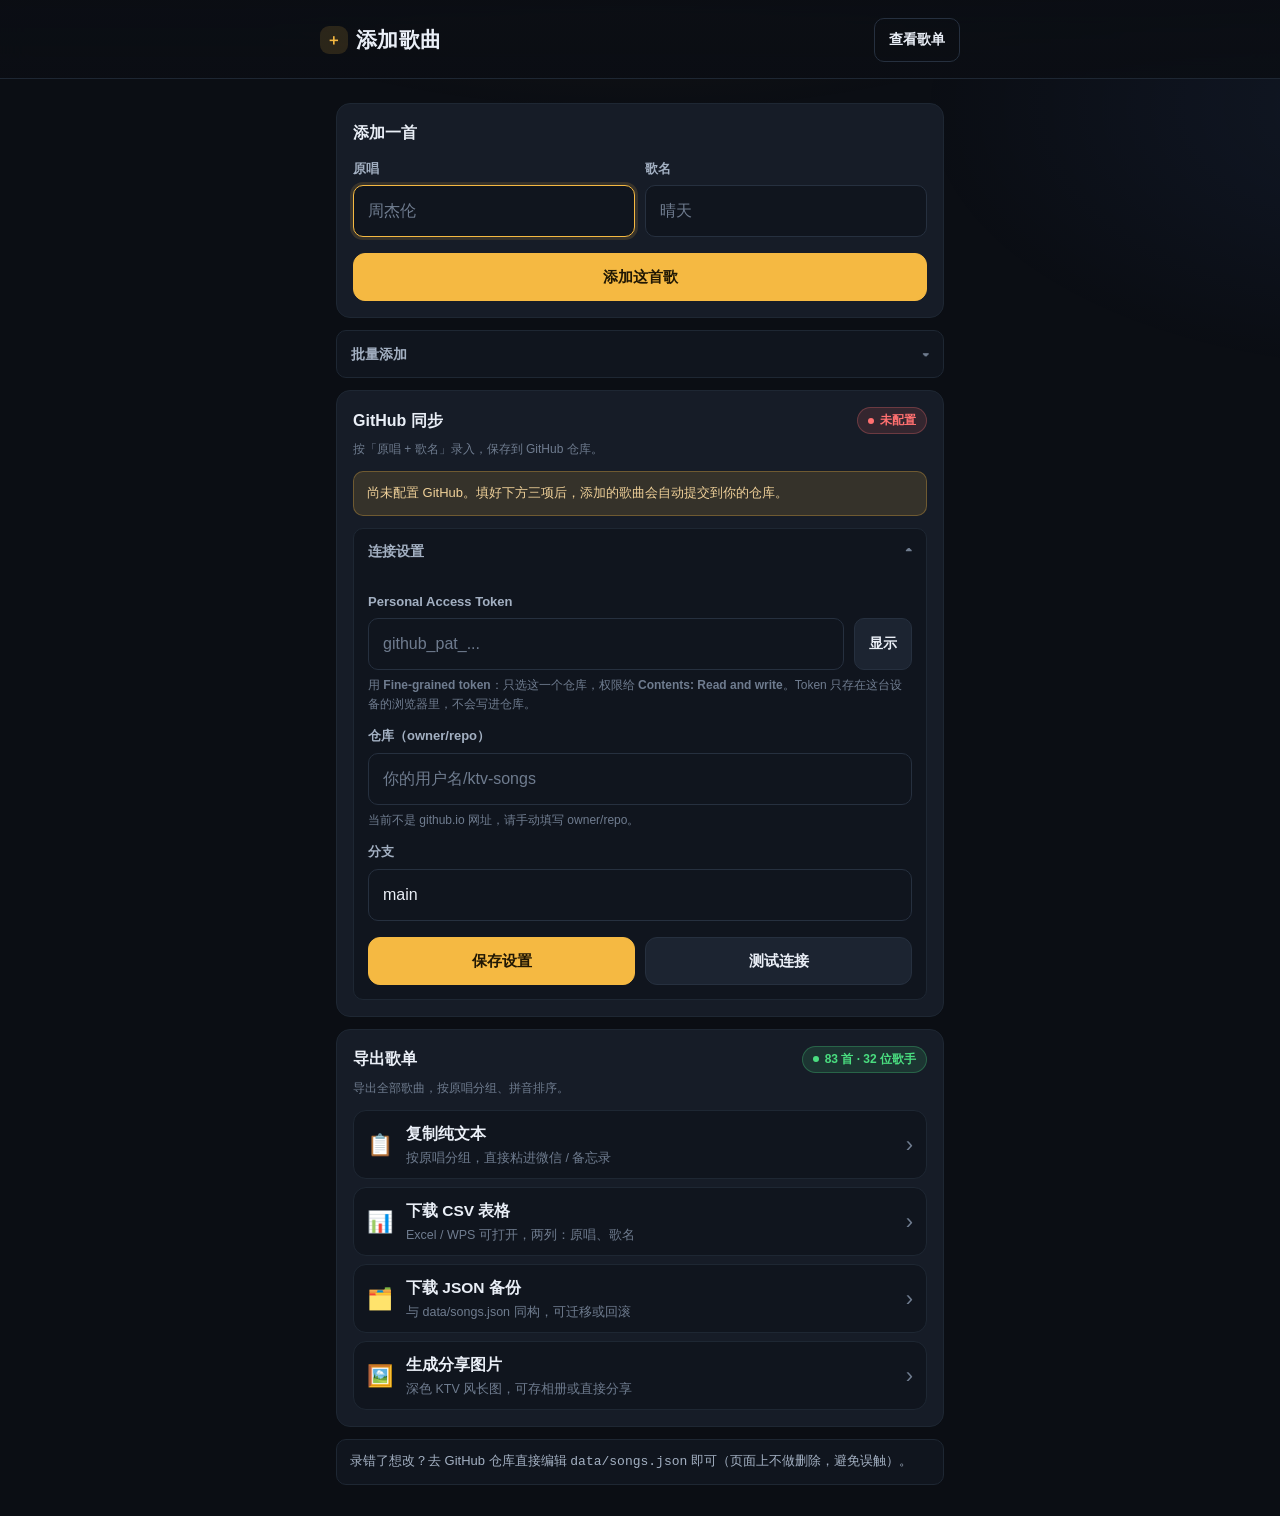
==== add.html @ 98ddcefc "「批量粘贴」改为「批量添加」，去掉「每行一首」 - 折叠区标题改为「批量添加」，与内部按钮同名 - 去掉文本框上方的「每行一首」标签；textarea 改用 aria-label   保留读屏可访问名" ====
<!DOCTYPE html>
<html lang="zh-CN">
  <head>
    <meta charset="UTF-8" />
    <meta name="viewport" content="width=device-width, initial-scale=1, viewport-fit=cover" />
    <meta name="theme-color" content="#0b0e14" />
    <meta name="description" content="录入擅长演唱的 KTV 歌曲。" />
    <title>添加歌曲 · KTV 歌单</title>
    <meta name="apple-mobile-web-app-capable" content="yes" />
    <meta name="mobile-web-app-capable" content="yes" />
    <meta name="apple-mobile-web-app-status-bar-style" content="default" />
    <meta name="apple-mobile-web-app-title" content="KTV 歌单" />
    <meta name="application-name" content="KTV 歌单" />
    <link rel="icon" type="image/svg+xml" href="./assets/icon.svg" />
    <link rel="icon" type="image/png" sizes="32x32" href="./assets/favicon-32.png" />
    <link rel="apple-touch-icon" sizes="180x180" href="./assets/apple-touch-icon.png" />
    <link rel="manifest" href="./site.webmanifest" />
    <link rel="stylesheet" href="./assets/style.css" />
  </head>
  <body>
    <header class="topbar">
      <div class="topbar-inner">
        <div class="topbar-row">
          <h1 class="brand"><span class="brand-mark">＋</span> 添加歌曲</h1>
          <a class="btn btn-ghost btn-sm" href="./index.html">查看歌单</a>
        </div>
      </div>
    </header>

    <main class="page">
      <!-- 单首添加 -->
      <section class="card">
        <div class="card-head">
          <h2>添加一首</h2>
        </div>

        <div class="input-row" style="margin-top: 13px">
          <div class="field">
            <label for="in-artist">原唱</label>
            <input
              class="input"
              id="in-artist"
              type="text"
              placeholder="周杰伦"
              autocomplete="off"
            />
          </div>
          <div class="field">
            <label for="in-title">歌名</label>
            <input class="input" id="in-title" type="text" placeholder="晴天" autocomplete="off" />
          </div>
        </div>

        <div class="notice notice-error" id="single-error" hidden></div>

        <div class="form-actions">
          <button class="btn btn-primary" id="single-add" type="button">添加这首歌</button>
        </div>
      </section>

      <!-- 批量添加 -->
      <details class="disclosure">
        <summary>批量添加</summary>
        <div class="disclosure-body">
          <div class="field">
            <textarea
              class="textarea"
              id="batch-input"
              aria-label="批量添加歌曲"
              placeholder="周杰伦+晴天、稻香、七里香&#10;林俊杰 - 江南，她说&#10;陈奕迅｜浮夸"
            ></textarea>
            <p class="hint">
              格式 <b>原唱+歌名</b>，也支持 <b>原唱 - 歌名</b>、<b>原唱｜歌名</b>、
              <b>原唱：歌名</b>。<br />
              <b>同一个歌手多首</b>：一行里用顿号或逗号隔开即可，不用重复写歌手名 ——
              <code>周杰伦+晴天、稻香、七里香</code><br />
              开头的序号（<code>1.</code> / <code>2、</code>）会被自动去掉；
              名字里的连字符（如 <code>A-Lin</code>）不会被误当成分隔符。
            </p>
          </div>

          <div class="notice notice-error" id="batch-error" hidden></div>

          <div class="form-actions">
            <button class="btn btn-primary" id="batch-add" type="button">批量添加</button>
          </div>
        </div>
      </details>

      <!-- GitHub 同步 -->
      <section class="card" id="sync-card">
        <div class="card-head">
          <h2>GitHub 同步</h2>
          <span class="badge badge-off" id="sync-badge">未配置</span>
        </div>
        <p class="hint">按「原唱 + 歌名」录入，保存到 GitHub 仓库。</p>

        <div class="notice notice-warn" id="sync-hint">
          尚未配置 GitHub。填好下方三项后，添加的歌曲会自动提交到你的仓库。
        </div>

        <details class="disclosure" id="sync-details" open>
          <summary>连接设置</summary>
          <div class="disclosure-body">
            <div class="field">
              <label for="cfg-token">Personal Access Token</label>
              <div class="input-row">
                <input
                  class="input"
                  id="cfg-token"
                  type="password"
                  autocomplete="off"
                  spellcheck="false"
                  placeholder="github_pat_..."
                />
                <button class="btn btn-sm" id="cfg-token-toggle" type="button">显示</button>
              </div>
              <p class="hint">
                用 <b>Fine-grained token</b>：只选这一个仓库，权限给
                <b>Contents: Read and write</b>。Token 只存在这台设备的浏览器里，不会写进仓库。
              </p>
            </div>

            <div class="field">
              <label for="cfg-repo">仓库（owner/repo）</label>
              <input
                class="input"
                id="cfg-repo"
                type="text"
                spellcheck="false"
                autocapitalize="off"
                placeholder="你的用户名/ktv-songs"
              />
              <p class="hint" id="cfg-repo-hint">会尝试从当前网址自动推断，可手动修改。</p>
            </div>

            <div class="field">
              <label for="cfg-branch">分支</label>
              <input
                class="input"
                id="cfg-branch"
                type="text"
                spellcheck="false"
                autocapitalize="off"
                value="main"
              />
            </div>

            <div class="form-actions">
              <button class="btn btn-primary" id="cfg-save" type="button">保存设置</button>
              <button class="btn" id="cfg-test" type="button">测试连接</button>
            </div>

            <div class="notice" id="sync-status" hidden></div>
          </div>
        </details>
      </section>

      <!-- 导出 -->
      <section class="card" id="export-card">
        <div class="card-head">
          <h2>导出歌单</h2>
          <span class="badge badge-off" id="export-count">加载中</span>
        </div>
        <p class="hint" id="export-hint">
          导出全部歌曲，按原唱分组、拼音排序。
        </p>
        <div class="export-list" id="export-list"></div>
      </section>

      <div class="notice">
        录错了想改？去 GitHub 仓库直接编辑
        <code>data/songs.json</code> 即可（页面上不做删除，避免误触）。
      </div>
    </main>

    <script type="module" src="./assets/add.js"></script>
  </body>
</html>
---- assets/style.css ----
/* =========================================================
   KTV 歌单 — 移动优先深色样式
   ========================================================= */

:root {
  --bg: #0b0e14;
  --bg-soft: #10151e;
  --surface: #161c27;
  --surface-2: #1c2431;
  --border: #26303f;
  --border-soft: #1e2733;

  --text: #eaeff7;
  --text-2: #a3b0c2;
  --text-3: #6f7c8f;

  --accent: #f5b942;
  --accent-soft: rgba(245, 185, 66, 0.14);
  --accent-ink: #201704;

  --danger: #ff7070;
  --danger-soft: rgba(255, 112, 112, 0.13);
  --ok: #4ade80;
  --ok-soft: rgba(74, 222, 128, 0.13);

  --radius: 14px;
  --radius-sm: 10px;
  --shadow: 0 8px 28px rgba(0, 0, 0, 0.45);

  --tap: 48px;
  --maxw: 640px;

  --font: -apple-system, BlinkMacSystemFont, "Segoe UI", "PingFang SC",
    "Hiragino Sans GB", "Microsoft YaHei", "Noto Sans SC", Roboto, sans-serif;
}

* {
  box-sizing: border-box;
}

html {
  -webkit-text-size-adjust: 100%;
}

body {
  margin: 0;
  background: var(--bg);
  color: var(--text);
  font-family: var(--font);
  font-size: 16px;
  line-height: 1.6;
  -webkit-font-smoothing: antialiased;
  overflow-wrap: anywhere;
}

/* 背景微光，让深色不那么死板 */
body::before {
  content: "";
  position: fixed;
  inset: 0;
  pointer-events: none;
  background:
    radial-gradient(900px 420px at 50% -180px, rgba(245, 185, 66, 0.11), transparent 70%),
    radial-gradient(700px 380px at 110% 12%, rgba(90, 140, 255, 0.08), transparent 70%);
  z-index: 0;
}

body > * {
  position: relative;
  z-index: 1;
}

a {
  color: var(--accent);
  text-decoration: none;
}
a:active {
  opacity: 0.75;
}

button,
input,
textarea {
  font: inherit;
  color: inherit;
}

/* ---------- 顶部吸顶栏 ---------- */

.topbar {
  position: sticky;
  top: 0;
  z-index: 30;
  background: linear-gradient(180deg, rgba(11, 14, 20, 0.96), rgba(11, 14, 20, 0.88));
  backdrop-filter: blur(14px);
  -webkit-backdrop-filter: blur(14px);
  border-bottom: 1px solid var(--border-soft);
  padding: 14px 16px 12px;
  padding-top: calc(14px + env(safe-area-inset-top));
}

.topbar-inner {
  max-width: var(--maxw);
  margin: 0 auto;
}

.topbar-row {
  display: flex;
  align-items: center;
  gap: 12px;
}

/* 第二行：统计文字在左、添加按钮在右，共处一行 */
.topbar-row-split {
  margin-top: 6px;
}
.topbar-row-split .stats {
  flex: 1 1 auto;
  min-width: 0;
  margin: 0;
}

.brand {
  margin: 0;
  font-size: 19px;
  font-weight: 700;
  letter-spacing: 0.02em;
  display: flex;
  align-items: center;
  gap: 8px;
  flex: 1 1 auto;
  min-width: 0;
}

.brand-mark {
  display: inline-grid;
  place-items: center;
  width: 28px;
  height: 28px;
  border-radius: 9px;
  background: var(--accent-soft);
  color: var(--accent);
  font-size: 15px;
  flex: none;
}

.stats {
  margin: 6px 0 0;
  color: var(--text-3);
  font-size: 13px;
  letter-spacing: 0.02em;
}

.stats b {
  color: var(--text-2);
  font-weight: 600;
}

/* ---------- 页面容器 ---------- */

.page {
  max-width: var(--maxw);
  margin: 0 auto;
  padding: 18px 16px calc(32px + env(safe-area-inset-bottom));
}

.section-title {
  margin: 26px 0 10px;
  font-size: 12px;
  font-weight: 700;
  letter-spacing: 0.14em;
  color: var(--text-3);
  text-transform: uppercase;
}

/* ---------- 按钮 ---------- */

.btn {
  display: inline-flex;
  align-items: center;
  justify-content: center;
  gap: 7px;
  min-height: var(--tap);
  padding: 0 18px;
  border-radius: 12px;
  border: 1px solid var(--border);
  background: var(--surface-2);
  color: var(--text);
  font-size: 15px;
  font-weight: 600;
  cursor: pointer;
  transition: background 0.16s ease, border-color 0.16s ease, opacity 0.16s ease;
  -webkit-tap-highlight-color: transparent;
  white-space: nowrap;
}
.btn:active {
  background: var(--surface);
}
.btn:disabled {
  opacity: 0.45;
  cursor: not-allowed;
}

.btn-primary {
  background: var(--accent);
  border-color: var(--accent);
  color: var(--accent-ink);
}
.btn-primary:active {
  background: #e0a833;
  border-color: #e0a833;
}

.btn-ghost {
  background: transparent;
}
.btn-ghost:active {
  background: var(--surface-2);
}

/* 小号按钮仍保持 44px 高，满足移动端触控热区 */
.btn-sm {
  min-height: 44px;
  padding: 0 14px;
  font-size: 13.5px;
  border-radius: 10px;
}

.btn-block {
  width: 100%;
}

/* ---------- 歌手分组列表 ---------- */

.artist-list {
  display: flex;
  flex-direction: column;
  gap: 8px;
}

.artist {
  background: var(--surface);
  border: 1px solid var(--border-soft);
  border-radius: var(--radius);
  overflow: hidden;
}

.artist.is-open {
  border-color: var(--border);
  box-shadow: var(--shadow);
}

.artist-head {
  width: 100%;
  min-height: 44px;
  display: flex;
  align-items: center;
  gap: 8px;
  padding: 5px 12px;
  background: transparent;
  border: 0;
  text-align: left;
  cursor: pointer;
  -webkit-tap-highlight-color: transparent;
}

.artist-name {
  flex: 1 1 auto;
  min-width: 0;
  font-size: 15px;
  font-weight: 700;
  letter-spacing: 0.01em;
  /* 与主按钮同色（--accent 琥珀），在深色底上辨识度最高 */
  color: var(--accent);
}

.artist-count {
  flex: none;
  font-size: 11.5px;
  color: var(--text-3);
}

.chev {
  flex: none;
  color: var(--text-3);
  transition: transform 0.24s ease;
}
.artist.is-open .chev {
  transform: rotate(180deg);
  color: var(--accent);
}

.artist-body {
  display: grid;
  grid-template-rows: 0fr;
  transition: grid-template-rows 0.26s ease;
}
.artist.is-open .artist-body {
  grid-template-rows: 1fr;
}
/* 裁剪放在这一层：ul 自己的内边距算进它的边框盒，
   0fr 收不住，套一层才能让收起状态真正归零 */
.artist-body-inner {
  overflow: hidden;
  min-height: 0;
}

/* 歌名胶囊：紧凑排版，自动换行 */
.song-list {
  margin: 0;
  padding: 1px 12px 9px;
  list-style: none;
  display: flex;
  flex-wrap: wrap;
  gap: 6px;
}

.song {
  padding: 3px 11px;
  border-radius: 999px;
  background: var(--surface-2);
  border: 1px solid var(--border-soft);
  font-size: 14px;
  line-height: 1.55;
  color: var(--text);
}

/* ---------- 状态块（空 / 错误 / 加载） ---------- */

.state {
  padding: 34px 20px;
  text-align: center;
  color: var(--text-2);
  background: var(--surface);
  border: 1px dashed var(--border);
  border-radius: var(--radius);
}

.state-icon {
  font-size: 34px;
  line-height: 1;
  opacity: 0.75;
}

.state h2 {
  margin: 12px 0 6px;
  font-size: 17px;
  color: var(--text);
}

.state p {
  margin: 0 0 18px;
  font-size: 14px;
}

.state.is-error {
  border-color: rgba(255, 112, 112, 0.35);
  background: var(--danger-soft);
}

/* ---------- 卡片 / 表单 ---------- */

.card {
  background: var(--surface);
  border: 1px solid var(--border-soft);
  border-radius: var(--radius);
  padding: 16px;
}
/* 框体之间统一 12px 间隙。
   不能只写 .card + .card：卡片跟在 disclosure / notice 后面时同样要留缝，
   否则会出现「GitHub 同步」贴着「批量粘贴」的情况。 */
.card + .card,
.disclosure + .card,
.notice + .card {
  margin-top: 12px;
}

.card-head {
  display: flex;
  align-items: center;
  gap: 10px;
  margin-bottom: 4px;
}
.card-head h2 {
  margin: 0;
  font-size: 16px;
  font-weight: 650;
  flex: 1 1 auto;
}

.field {
  margin-top: 13px;
}
.field label {
  display: block;
  font-size: 13px;
  color: var(--text-2);
  margin-bottom: 6px;
  font-weight: 600;
}
/* 提示文字：表单内与卡片直属层都用同一套，别只在 .field 里生效 */
.hint {
  margin: 6px 0 0;
  font-size: 12px;
  color: var(--text-3);
  line-height: 1.55;
}

.input,
.textarea {
  width: 100%;
  min-height: var(--tap);
  padding: 12px 14px;
  background: var(--bg-soft);
  border: 1px solid var(--border);
  border-radius: var(--radius-sm);
  font-size: 16px;
  outline: none;
  transition: border-color 0.16s ease, box-shadow 0.16s ease;
}
.textarea {
  min-height: 132px;
  resize: vertical;
  line-height: 1.7;
}
.input:focus,
.textarea:focus {
  border-color: var(--accent);
  box-shadow: 0 0 0 3px var(--accent-soft);
}
.input::placeholder,
.textarea::placeholder {
  color: var(--text-3);
}

.input-row {
  display: flex;
  gap: 10px;
}
.input-row .field {
  flex: 1 1 0;
  min-width: 0;
  margin-top: 0;
}

.form-actions {
  display: flex;
  gap: 10px;
  margin-top: 16px;
}
.form-actions .btn {
  flex: 1 1 auto;
}

/* 徽章 */
.badge {
  display: inline-flex;
  align-items: center;
  gap: 6px;
  padding: 3px 10px;
  border-radius: 999px;
  font-size: 12px;
  font-weight: 650;
  border: 1px solid transparent;
  white-space: nowrap;
}
.badge::before {
  content: "";
  width: 6px;
  height: 6px;
  border-radius: 50%;
  background: currentColor;
}
.badge-off {
  color: var(--danger);
  background: var(--danger-soft);
  border-color: rgba(255, 112, 112, 0.28);
}
.badge-on {
  color: var(--ok);
  background: var(--ok-soft);
  border-color: rgba(74, 222, 128, 0.28);
}

/* 可折叠面板 */
.disclosure {
  margin-top: 12px;
  border: 1px solid var(--border-soft);
  border-radius: var(--radius-sm);
  overflow: hidden;
  background: var(--bg-soft);
}
.disclosure > summary {
  list-style: none;
  cursor: pointer;
  min-height: 46px;
  display: flex;
  align-items: center;
  gap: 8px;
  padding: 11px 14px;
  font-size: 14px;
  font-weight: 600;
  color: var(--text-2);
  -webkit-tap-highlight-color: transparent;
}
.disclosure > summary::-webkit-details-marker {
  display: none;
}
.disclosure > summary::after {
  content: "▾";
  margin-left: auto;
  color: var(--text-3);
  transition: transform 0.2s ease;
}
.disclosure[open] > summary::after {
  transform: rotate(180deg);
}
.disclosure-body {
  padding: 4px 14px 14px;
}

/* 提示条 */
.notice {
  margin-top: 12px;
  padding: 11px 13px;
  border-radius: var(--radius-sm);
  font-size: 13px;
  line-height: 1.6;
  border: 1px solid var(--border-soft);
  background: var(--bg-soft);
  color: var(--text-2);
}
.notice-warn {
  border-color: rgba(245, 185, 66, 0.3);
  background: var(--accent-soft);
  color: #f0d199;
}
.notice-error {
  border-color: rgba(255, 112, 112, 0.3);
  background: var(--danger-soft);
  color: #ffc0c0;
}
.notice-ok {
  border-color: rgba(74, 222, 128, 0.28);
  background: var(--ok-soft);
  color: #b6f0c9;
}

/* Toast */
.toast-wrap {
  position: fixed;
  left: 0;
  right: 0;
  bottom: calc(84px + env(safe-area-inset-bottom));
  z-index: 60;
  display: flex;
  flex-direction: column;
  align-items: center;
  gap: 8px;
  padding: 0 16px;
  pointer-events: none;
}
.toast {
  pointer-events: auto;
  max-width: 460px;
  width: 100%;
  padding: 12px 15px;
  border-radius: 12px;
  background: var(--surface-2);
  border: 1px solid var(--border);
  box-shadow: var(--shadow);
  font-size: 14px;
  line-height: 1.55;
  display: flex;
  align-items: center;
  gap: 10px;
  animation: toast-in 0.22s ease;
}
.toast-ok {
  border-color: rgba(74, 222, 128, 0.32);
}
.toast-error {
  border-color: rgba(255, 112, 112, 0.32);
}
.toast a {
  margin-left: auto;
  flex: none;
  font-weight: 650;
}
@keyframes toast-in {
  from {
    opacity: 0;
    transform: translateY(10px);
  }
  to {
    opacity: 1;
    transform: none;
  }
}

/* ---------- 导出选项列表 ---------- */

.export-list {
  display: flex;
  flex-direction: column;
  gap: 8px;
  margin-top: 13px;
}

.export-item {
  width: 100%;
  display: flex;
  align-items: center;
  gap: 13px;
  min-height: 62px;
  padding: 11px 13px;
  background: var(--bg-soft);
  border: 1px solid var(--border-soft);
  border-radius: 13px;
  text-align: left;
  cursor: pointer;
  -webkit-tap-highlight-color: transparent;
}
.export-item:active {
  background: var(--surface-2);
}

.export-item-icon {
  flex: none;
  font-size: 21px;
  line-height: 1;
}

.export-item-body {
  flex: 1 1 auto;
  min-width: 0;
  display: flex;
  flex-direction: column;
  gap: 2px;
}

.export-item-label {
  font-size: 15.5px;
  font-weight: 650;
  color: var(--text);
}

.export-item-desc {
  font-size: 12.5px;
  color: var(--text-3);
  line-height: 1.45;
}

.export-item-chev {
  flex: none;
  color: var(--text-3);
  font-size: 22px;
  line-height: 1;
}

/* 桌面端微调 */
@media (min-width: 720px) {
  .topbar {
    padding-top: 18px;
    padding-bottom: 16px;
  }
  .brand {
    font-size: 21px;
  }
  .page {
    padding-top: 24px;
  }
}

@media (prefers-reduced-motion: reduce) {
  * {
    animation-duration: 0.01ms !important;
    transition-duration: 0.01ms !important;
  }
}
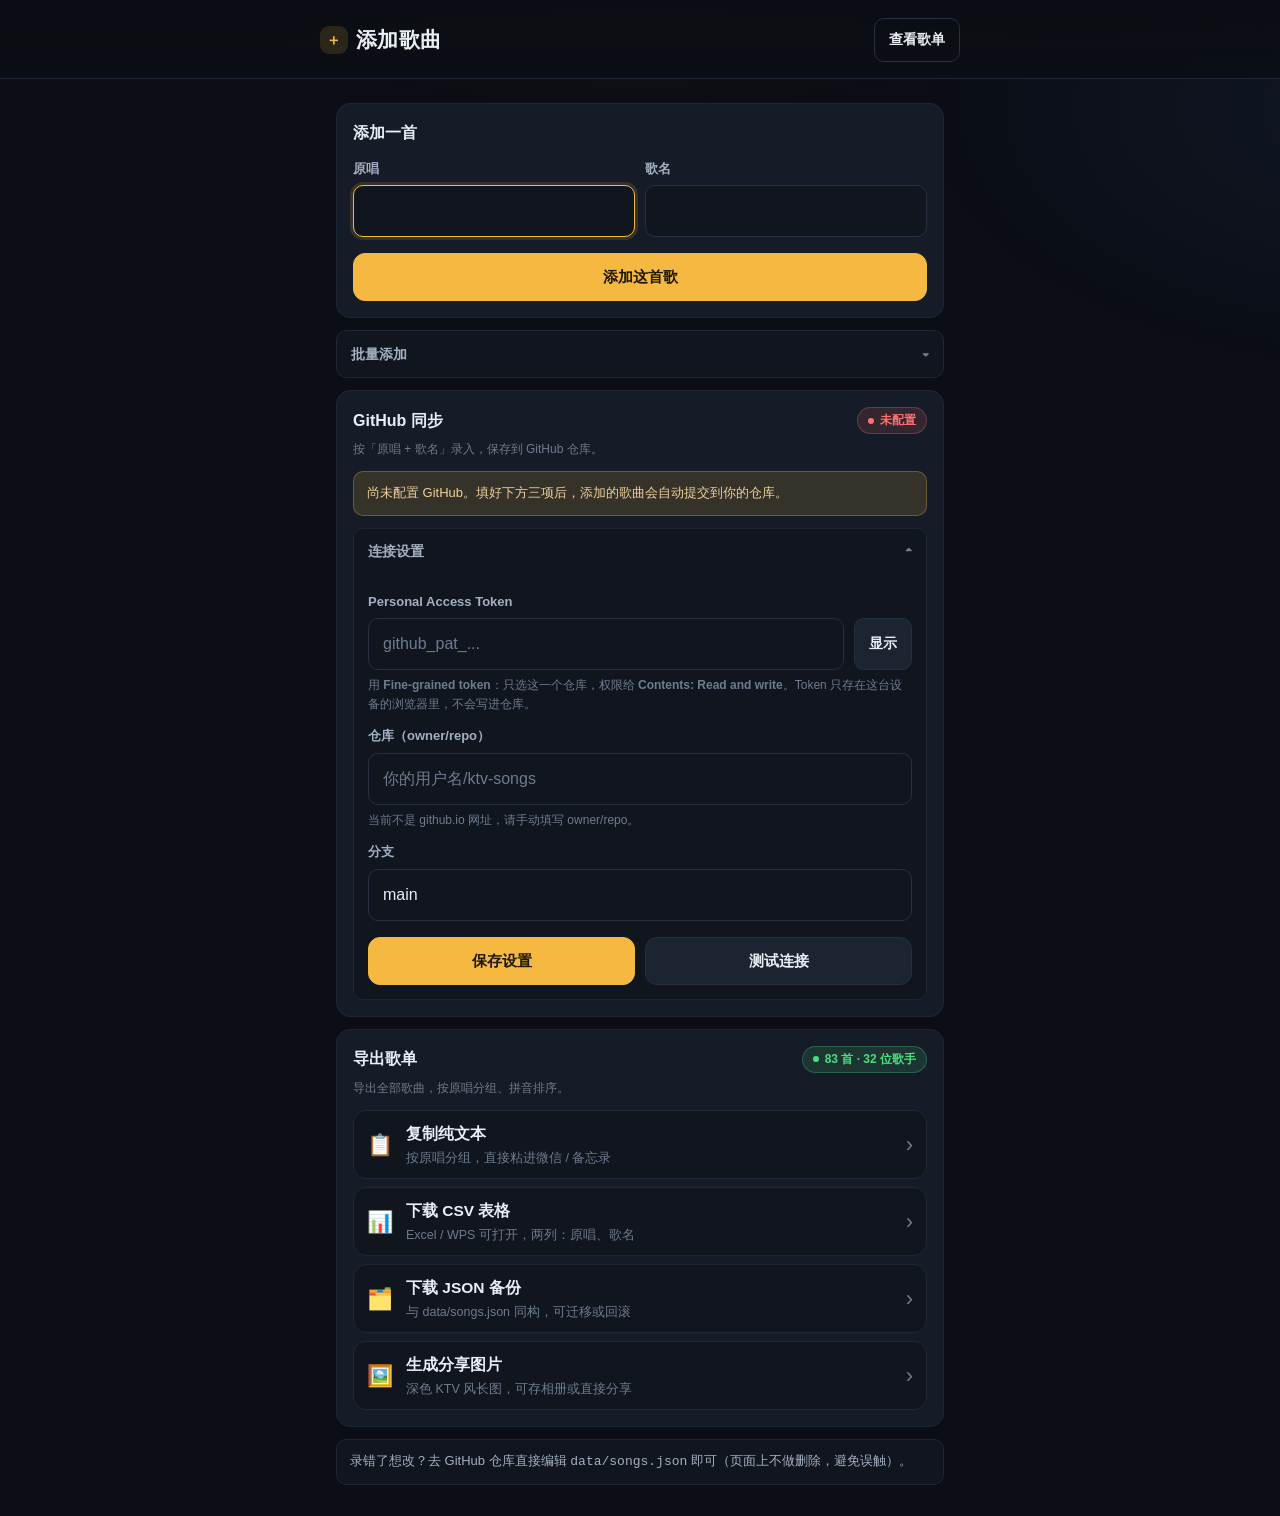
==== commit 2ca3ee46: "去掉「添加一首」输入框的占位提示 移除原唱、歌名两个输入框的 placeholder（周杰伦 / 晴天）， 上方标签保留。其他字段的占位提示不变。  Co-Authored-By: Claude Op" ====
--- a/add.html
+++ b/add.html
@@ -37,17 +37,11 @@
         <div class="input-row" style="margin-top: 13px">
           <div class="field">
             <label for="in-artist">原唱</label>
-            <input
-              class="input"
-              id="in-artist"
-              type="text"
-              placeholder="周杰伦"
-              autocomplete="off"
-            />
+            <input class="input" id="in-artist" type="text" autocomplete="off" />
           </div>
           <div class="field">
             <label for="in-title">歌名</label>
-            <input class="input" id="in-title" type="text" placeholder="晴天" autocomplete="off" />
+            <input class="input" id="in-title" type="text" autocomplete="off" />
           </div>
         </div>
 
@@ -62,7 +56,7 @@
       <details class="disclosure">
         <summary>批量添加</summary>
         <div class="disclosure-body">
-          <div class="field">
+          <div class="field field-flush">
             <textarea
               class="textarea"
               id="batch-input"
--- a/assets/style.css
+++ b/assets/style.css
@@ -391,6 +391,10 @@
 .field {
   margin-top: 13px;
 }
+/* 没有标题的独立输入框（如批量添加的文本域）：上方不叠加字段间距 */
+.field-flush {
+  margin-top: 0;
+}
 .field label {
   display: block;
   font-size: 13px;
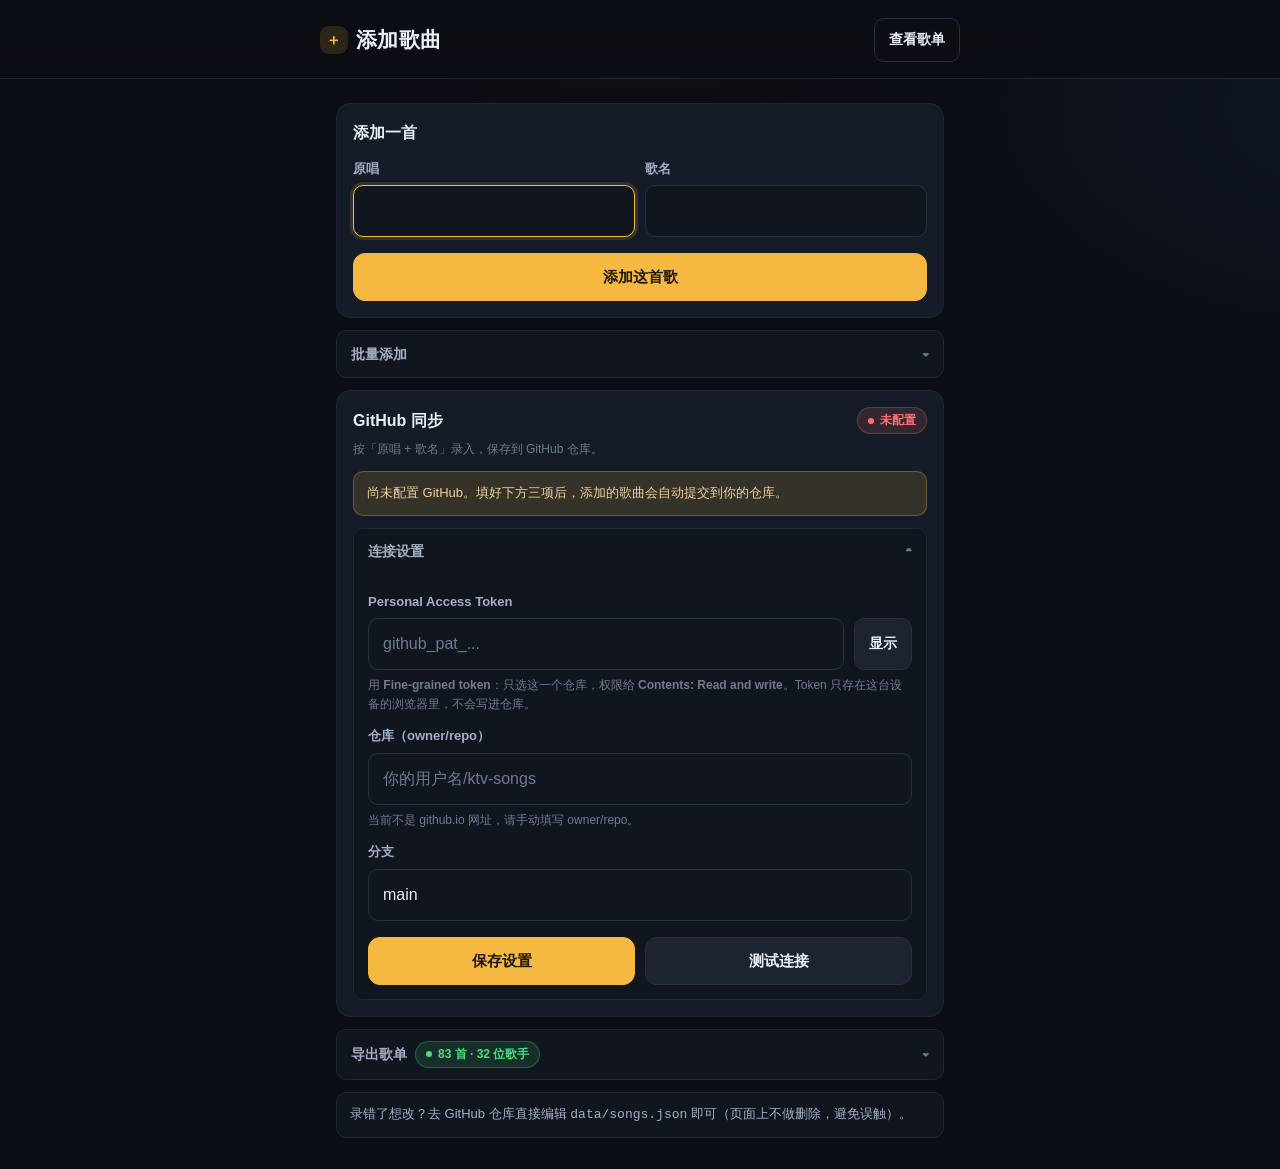
==== commit 4c1784c3: "导出歌单改为折叠，默认收起 与「批量添加」同样使用 details.disclosure，默认不带 open。 计数徽章移到 summary 行，收起时也能看到当前「N 首 · M 位歌手」。 四处区" ====
--- a/add.html
+++ b/add.html
@@ -151,16 +151,18 @@
       </section>
 
       <!-- 导出 -->
-      <section class="card" id="export-card">
-        <div class="card-head">
-          <h2>导出歌单</h2>
+      <details class="disclosure" id="export-card">
+        <summary>
+          导出歌单
           <span class="badge badge-off" id="export-count">加载中</span>
+        </summary>
+        <div class="disclosure-body">
+          <p class="hint" id="export-hint">
+            导出全部歌曲，按原唱分组、拼音排序。
+          </p>
+          <div class="export-list" id="export-list"></div>
         </div>
-        <p class="hint" id="export-hint">
-          导出全部歌曲，按原唱分组、拼音排序。
-        </p>
-        <div class="export-list" id="export-list"></div>
-      </section>
+      </details>
 
       <div class="notice">
         录错了想改？去 GitHub 仓库直接编辑
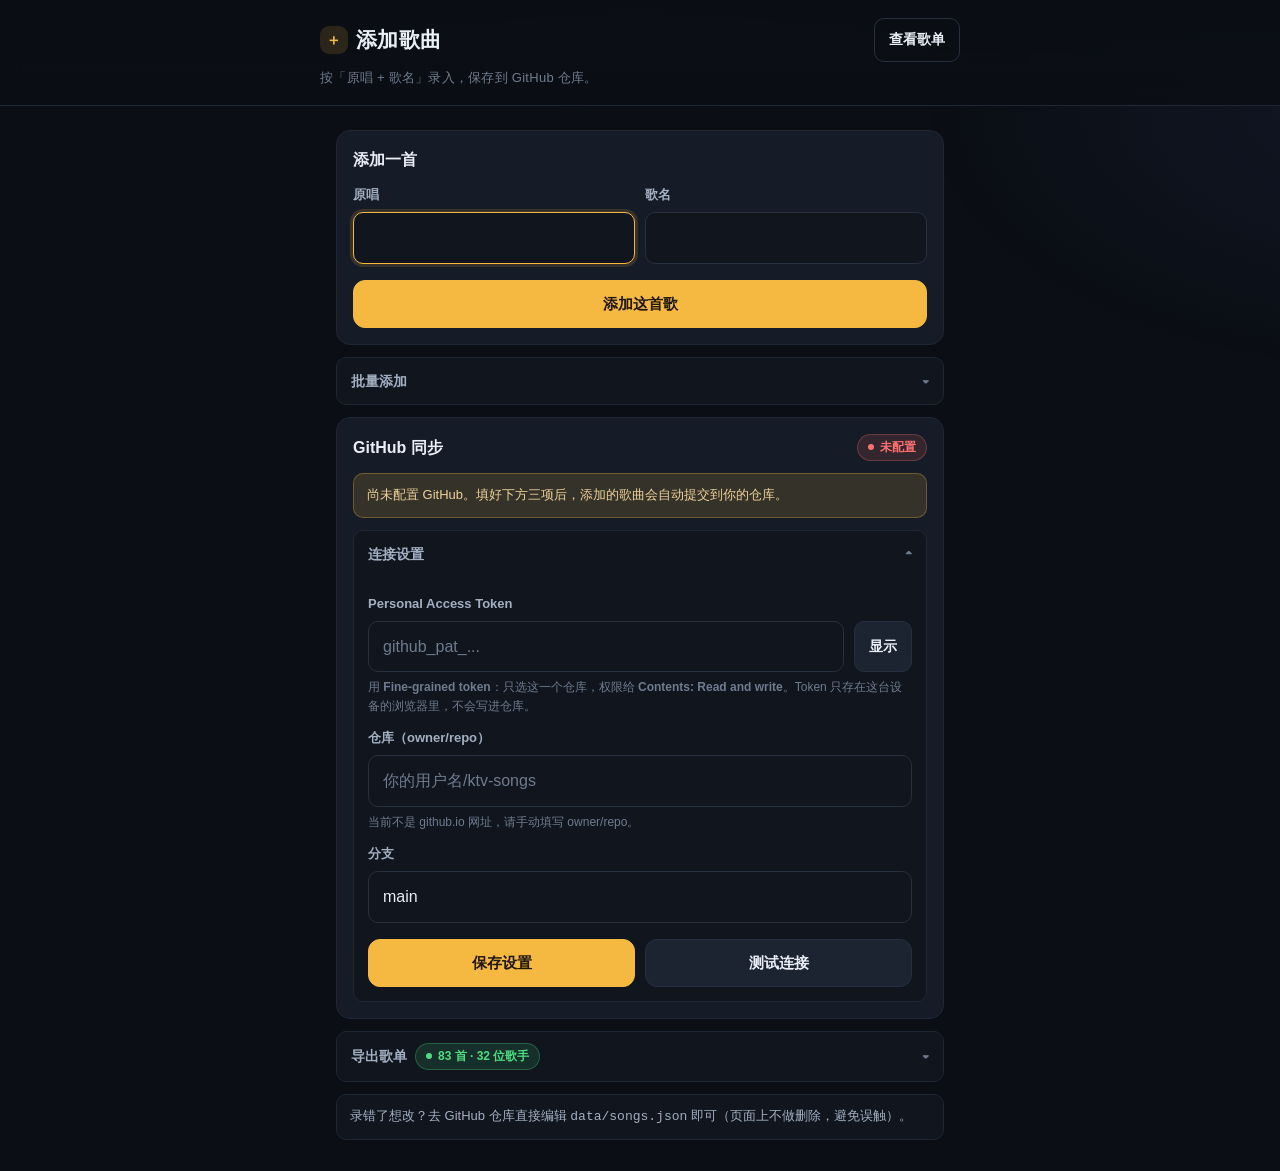
==== commit f54981df: "「按「原唱 + 歌名」录入」移回顶栏 从 GitHub 同步卡片移回顶栏原位（标题行下方的说明行）， 同步卡片里不再重复。全页仅出现一次。  Co-Authored-By: Claude Opus 5" ====
--- a/add.html
+++ b/add.html
@@ -24,6 +24,7 @@
           <h1 class="brand"><span class="brand-mark">＋</span> 添加歌曲</h1>
           <a class="btn btn-ghost btn-sm" href="./index.html">查看歌单</a>
         </div>
+        <p class="stats">按「原唱 + 歌名」录入，保存到 GitHub 仓库。</p>
       </div>
     </header>
 
@@ -87,7 +88,6 @@
           <h2>GitHub 同步</h2>
           <span class="badge badge-off" id="sync-badge">未配置</span>
         </div>
-        <p class="hint">按「原唱 + 歌名」录入，保存到 GitHub 仓库。</p>
 
         <div class="notice notice-warn" id="sync-hint">
           尚未配置 GitHub。填好下方三项后，添加的歌曲会自动提交到你的仓库。
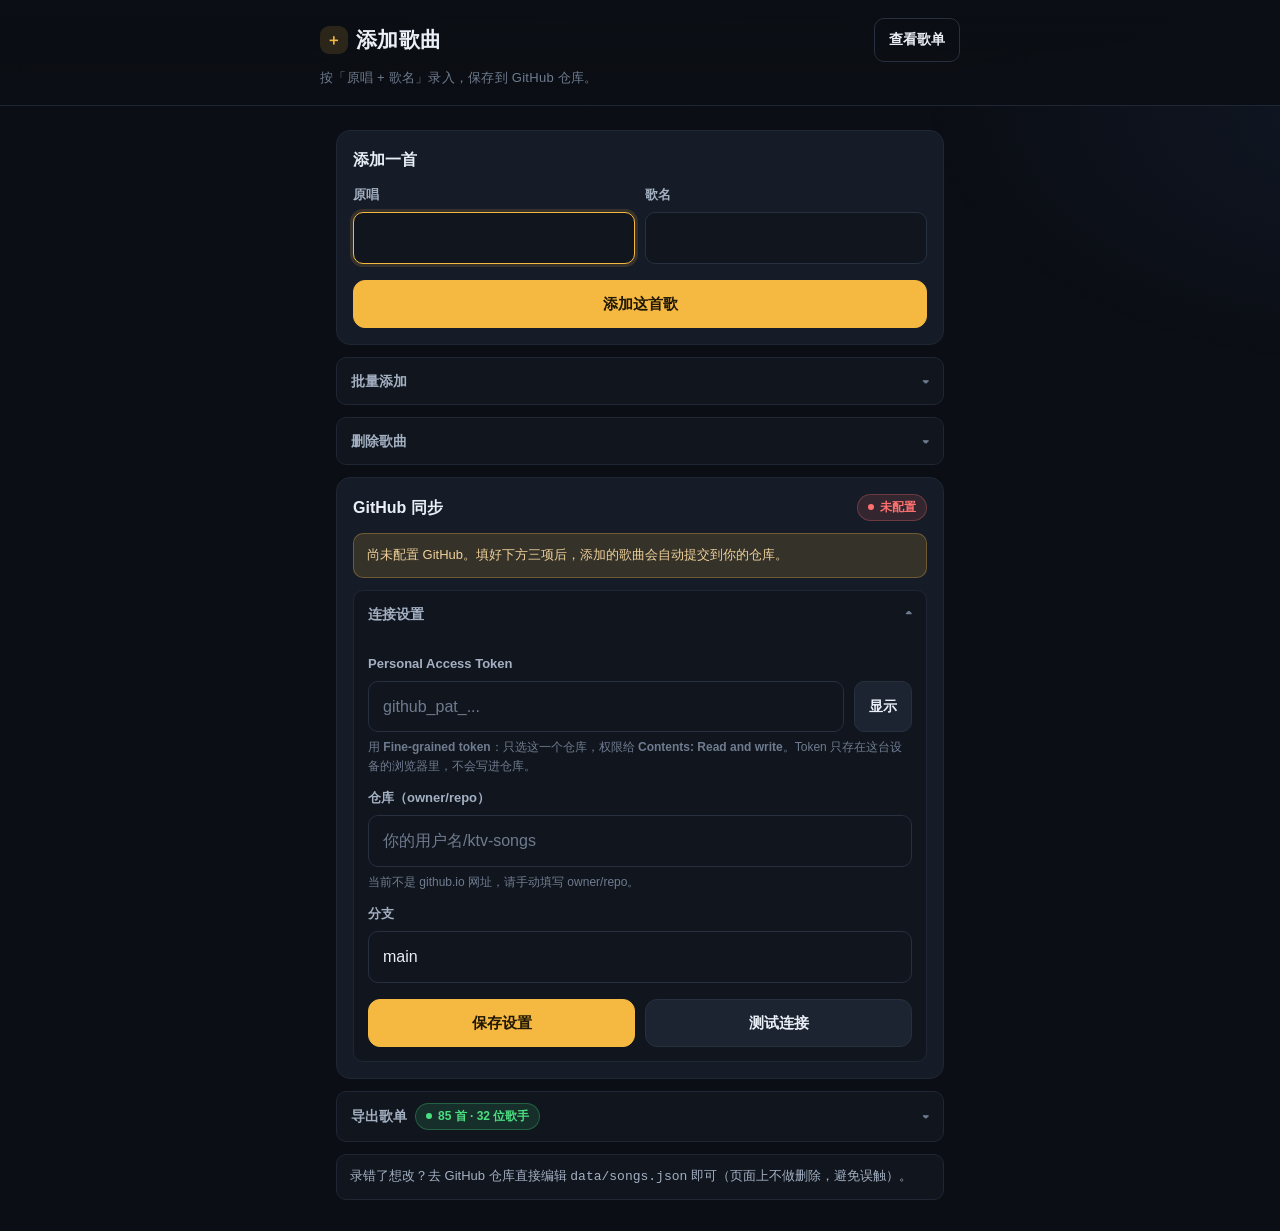
==== commit 1f54f4b7: "增加删除歌曲功能 放在「批量添加」下方，可折叠、默认收起、区块间隙 12px。  两道确认防误删： - 下拉框选中目标歌曲（按原唱分组、拼音排序） - 确认框完整输入该歌名，删除按钮才可用  确认用 " ====
--- a/add.html
+++ b/add.html
@@ -82,6 +82,36 @@
         </div>
       </details>
 
+      <!-- 删除歌曲 -->
+      <details class="disclosure" id="delete-card">
+        <summary>删除歌曲</summary>
+        <div class="disclosure-body">
+          <div class="field">
+            <label for="del-song">选择歌曲</label>
+            <select class="input" id="del-song"></select>
+            <p class="hint" id="del-hint">先在上面选择要删的歌。</p>
+          </div>
+
+          <div class="field">
+            <label for="del-confirm">输入歌名确认</label>
+            <input
+              class="input"
+              id="del-confirm"
+              type="text"
+              autocomplete="off"
+              placeholder=""
+            />
+            <p class="hint">必须完整输入所选歌曲的<b>歌名</b>才能删除（不区分大小写）。</p>
+          </div>
+
+          <div class="notice notice-error" id="del-error" hidden></div>
+
+          <div class="form-actions">
+            <button class="btn btn-danger" id="del-btn" type="button" disabled>删除这首歌</button>
+          </div>
+        </div>
+      </details>
+
       <!-- GitHub 同步 -->
       <section class="card" id="sync-card">
         <div class="card-head">
--- a/assets/style.css
+++ b/assets/style.css
@@ -211,6 +211,21 @@
   border-color: #e0a833;
 }
 
+/* 删除等不可逆操作：红色描边，与琥珀主按钮拉开区分 */
+.btn-danger {
+  background: var(--danger-soft);
+  border-color: rgba(255, 112, 112, 0.4);
+  color: var(--danger);
+}
+.btn-danger:active {
+  background: rgba(255, 112, 112, 0.22);
+}
+.btn-danger:disabled {
+  background: transparent;
+  border-color: var(--border);
+  color: var(--text-3);
+}
+
 .btn-ghost {
   background: transparent;
 }
@@ -421,6 +436,21 @@
   font-size: 16px;
   outline: none;
   transition: border-color 0.16s ease, box-shadow 0.16s ease;
+}
+
+/* 下拉框：与输入框同观感，箭头自绘 */
+select.input {
+  appearance: none;
+  -webkit-appearance: none;
+  padding-right: 38px;
+  background-image: url("data:image/svg+xml,%3Csvg xmlns='http://www.w3.org/2000/svg' viewBox='0 0 20 20'%3E%3Cpath d='M5 7.5 10 12.5 15 7.5' fill='none' stroke='%236f7c8f' stroke-width='1.8' stroke-linecap='round' stroke-linejoin='round'/%3E%3C/svg%3E");
+  background-repeat: no-repeat;
+  background-position: right 12px center;
+  background-size: 18px 18px;
+}
+select.input:invalid,
+select.input[data-empty="true"] {
+  color: var(--text-3);
 }
 .textarea {
   min-height: 132px;
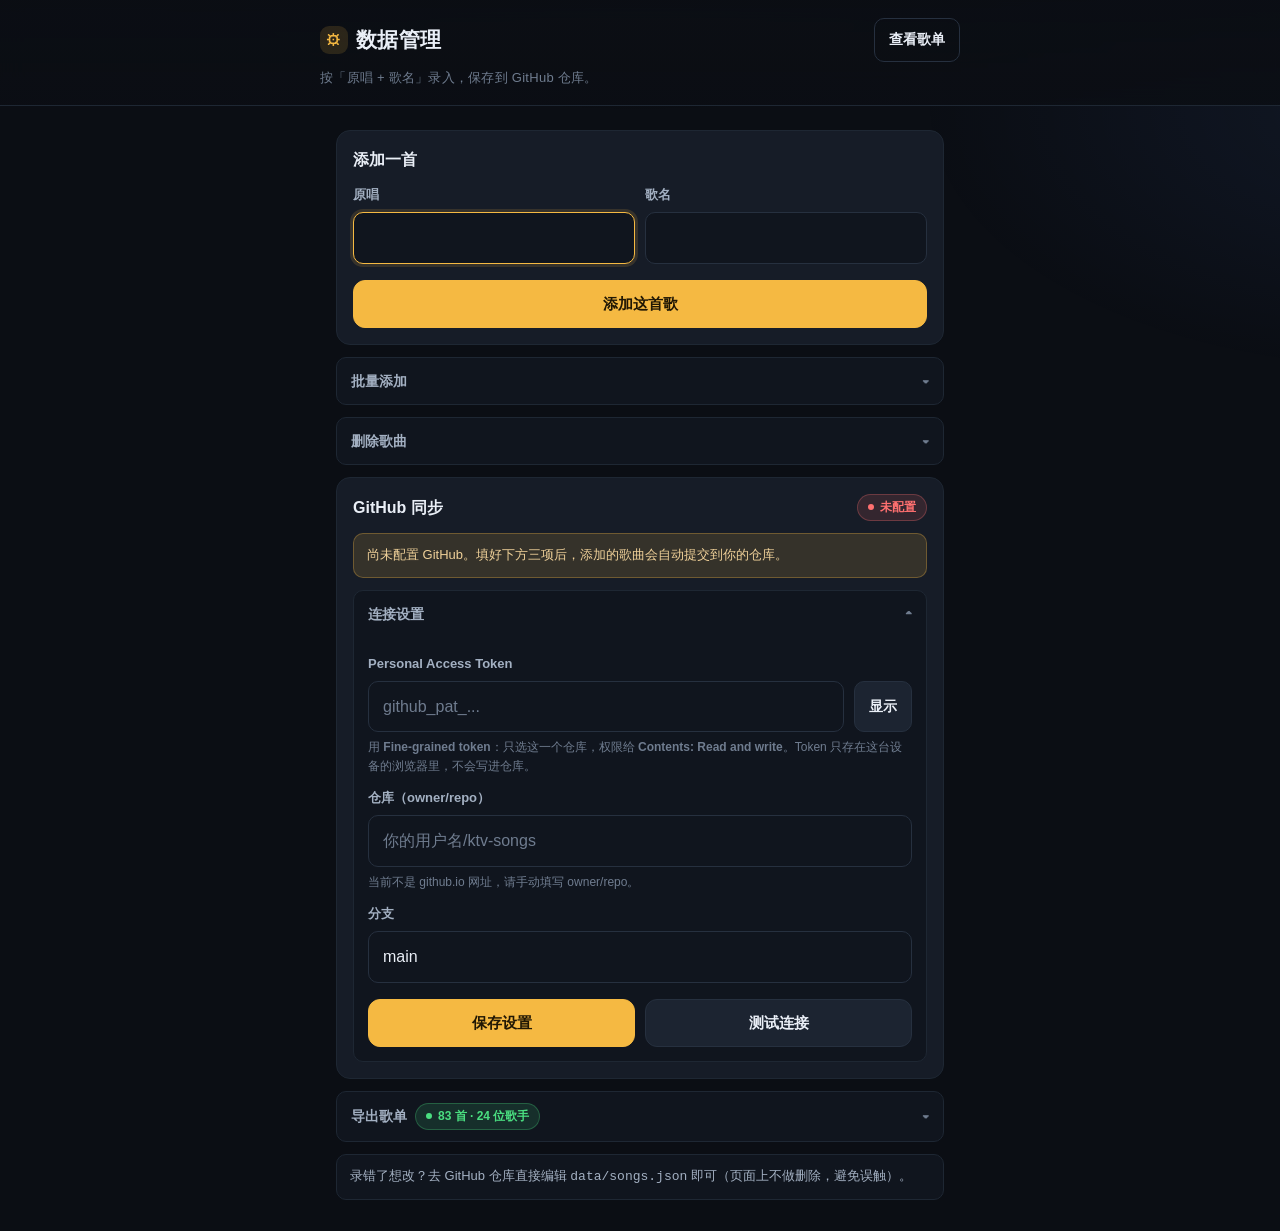
==== commit 6042ed7c: "简化删除：只要求输入歌名 去掉「下拉框选中 + 再输一遍歌名」两道确认，改为单输入框 —— 完整输入要删的歌名即可。输入时实时提示「将删除：原唱 - 歌名」， 匹配到唯一一首才允许删除。  匹配同时比" ====
--- a/add.html
+++ b/add.html
@@ -5,7 +5,7 @@
     <meta name="viewport" content="width=device-width, initial-scale=1, viewport-fit=cover" />
     <meta name="theme-color" content="#0b0e14" />
     <meta name="description" content="录入擅长演唱的 KTV 歌曲。" />
-    <title>添加歌曲 · KTV 歌单</title>
+    <title>数据管理 · KTV 歌单</title>
     <meta name="apple-mobile-web-app-capable" content="yes" />
     <meta name="mobile-web-app-capable" content="yes" />
     <meta name="apple-mobile-web-app-status-bar-style" content="default" />
@@ -21,7 +21,7 @@
     <header class="topbar">
       <div class="topbar-inner">
         <div class="topbar-row">
-          <h1 class="brand"><span class="brand-mark">＋</span> 添加歌曲</h1>
+          <h1 class="brand"><span class="brand-mark">⚙</span> 数据管理</h1>
           <a class="btn btn-ghost btn-sm" href="./index.html">查看歌单</a>
         </div>
         <p class="stats">按「原唱 + 歌名」录入，保存到 GitHub 仓库。</p>
@@ -86,22 +86,10 @@
       <details class="disclosure" id="delete-card">
         <summary>删除歌曲</summary>
         <div class="disclosure-body">
-          <div class="field">
-            <label for="del-song">选择歌曲</label>
-            <select class="input" id="del-song"></select>
-            <p class="hint" id="del-hint">先在上面选择要删的歌。</p>
-          </div>
-
-          <div class="field">
-            <label for="del-confirm">输入歌名确认</label>
-            <input
-              class="input"
-              id="del-confirm"
-              type="text"
-              autocomplete="off"
-              placeholder=""
-            />
-            <p class="hint">必须完整输入所选歌曲的<b>歌名</b>才能删除（不区分大小写）。</p>
+          <div class="field field-flush">
+            <label for="del-confirm">输入歌名</label>
+            <input class="input" id="del-confirm" type="text" autocomplete="off" />
+            <p class="hint" id="del-hint">完整输入要删的歌名即可，不区分大小写。</p>
           </div>
 
           <div class="notice notice-error" id="del-error" hidden></div>
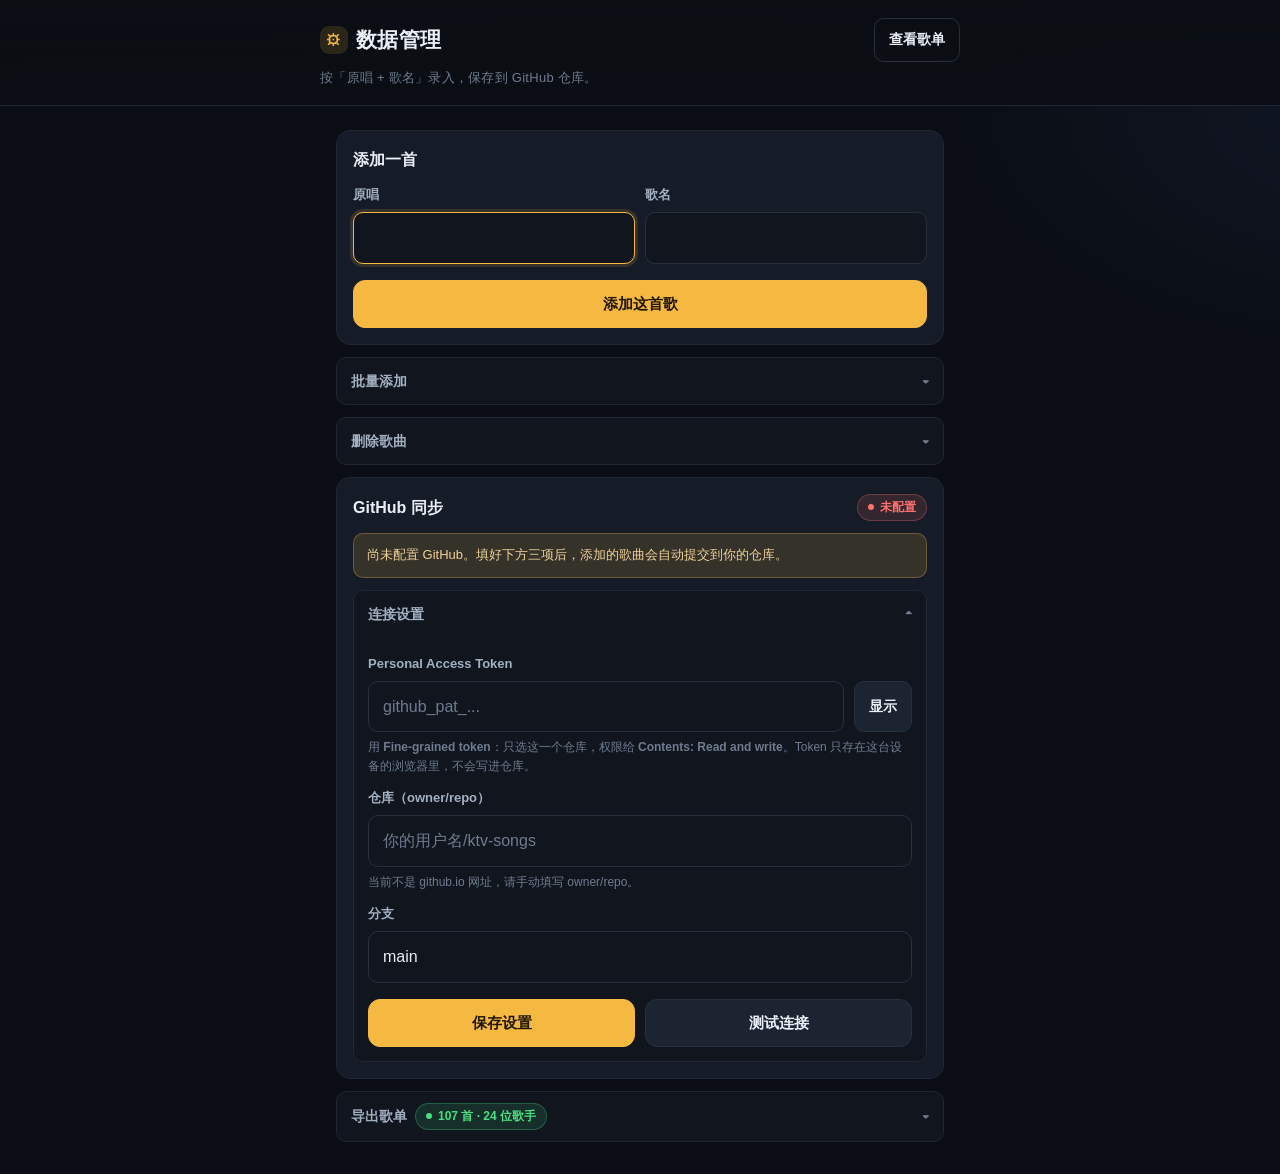
==== commit ab052caf: "清理无用代码，分享图片水印改为动态推断 - 去掉 PINNED_GROUP / parseSongLine / getExpanded 的多余 export - 删除未使用的样式：.section-t" ====
--- a/add.html
+++ b/add.html
@@ -182,10 +182,6 @@
         </div>
       </details>
 
-      <div class="notice">
-        录错了想改？去 GitHub 仓库直接编辑
-        <code>data/songs.json</code> 即可（页面上不做删除，避免误触）。
-      </div>
     </main>
 
     <script type="module" src="./assets/add.js"></script>
--- a/assets/style.css
+++ b/assets/style.css
@@ -108,6 +108,8 @@
   display: flex;
   align-items: center;
   gap: 12px;
+  /* 更窄的屏幕（如 320px）放不下时，按钮自动换到下一行，标题不被挤断 */
+  flex-wrap: wrap;
 }
 
 /* 第二行：统计文字在左、添加按钮在右，共处一行 */
@@ -118,6 +120,12 @@
   flex: 1 1 auto;
   min-width: 0;
   margin: 0;
+}
+
+/* 顶栏一行并排两个按钮时，内边距收紧一点给标题让位（高度仍是 44px 触控热区）。
+   只作用于 .topbar-row-actions，不影响其他只有一个按钮的顶栏行 */
+.topbar-row-actions .btn-sm {
+  padding: 0 10px;
 }
 
 .brand {
@@ -128,8 +136,11 @@
   display: flex;
   align-items: center;
   gap: 8px;
-  flex: 1 1 auto;
+  /* flex 1 0 auto：可占满剩余空间把按钮推到右侧，但不缩小，
+     配合 white-space:nowrap 保证标题永不被挤断行 */
+  flex: 1 0 auto;
   min-width: 0;
+  white-space: nowrap;
 }
 
 .brand-mark {
@@ -162,15 +173,6 @@
   max-width: var(--maxw);
   margin: 0 auto;
   padding: 18px 16px calc(32px + env(safe-area-inset-bottom));
-}
-
-.section-title {
-  margin: 26px 0 10px;
-  font-size: 12px;
-  font-weight: 700;
-  letter-spacing: 0.14em;
-  color: var(--text-3);
-  text-transform: uppercase;
 }
 
 /* ---------- 按钮 ---------- */
@@ -241,10 +243,6 @@
   border-radius: 10px;
 }
 
-.btn-block {
-  width: 100%;
-}
-
 /* ---------- 歌手分组列表 ---------- */
 
 .artist-list {
@@ -438,20 +436,6 @@
   transition: border-color 0.16s ease, box-shadow 0.16s ease;
 }
 
-/* 下拉框：与输入框同观感，箭头自绘 */
-select.input {
-  appearance: none;
-  -webkit-appearance: none;
-  padding-right: 38px;
-  background-image: url("data:image/svg+xml,%3Csvg xmlns='http://www.w3.org/2000/svg' viewBox='0 0 20 20'%3E%3Cpath d='M5 7.5 10 12.5 15 7.5' fill='none' stroke='%236f7c8f' stroke-width='1.8' stroke-linecap='round' stroke-linejoin='round'/%3E%3C/svg%3E");
-  background-repeat: no-repeat;
-  background-position: right 12px center;
-  background-size: 18px 18px;
-}
-select.input:invalid,
-select.input[data-empty="true"] {
-  color: var(--text-3);
-}
 .textarea {
   min-height: 132px;
   resize: vertical;
